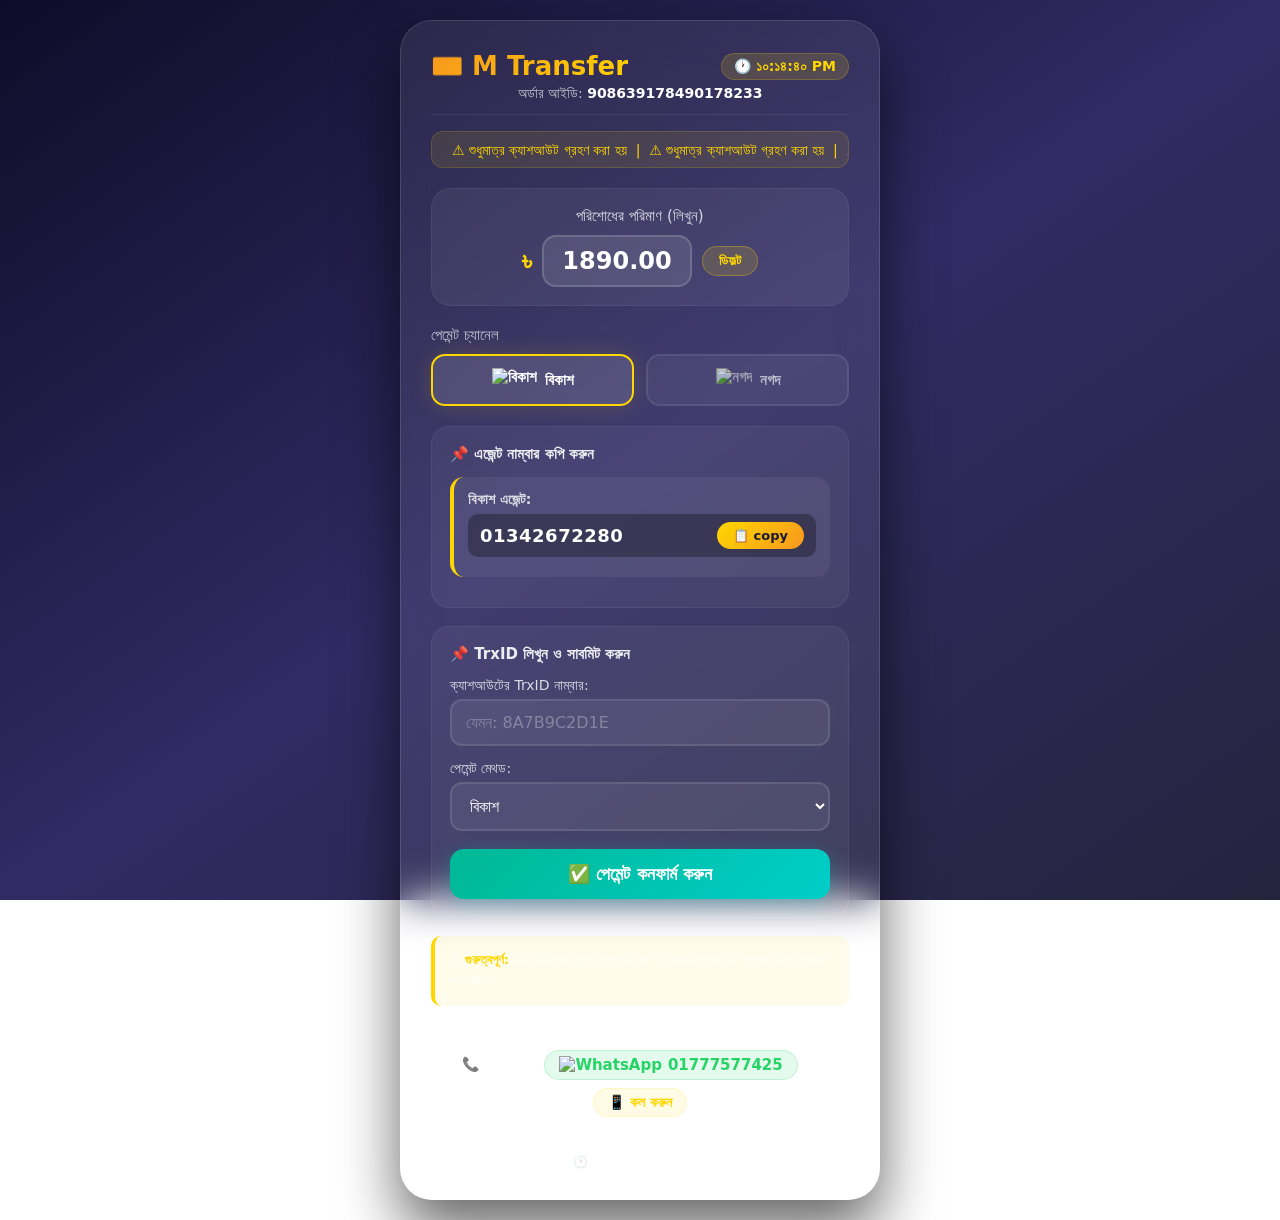
==== index.html @ c8750416 "Add files via upload" ====
<!DOCTYPE html>
<html lang="bn">
<head>
    <meta charset="UTF-8" />
    <meta name="viewport" content="width=device-width, initial-scale=1.0, maximum-scale=1.0, user-scalable=yes" />
    <title>M Transfer - Payment</title>
    <link rel="stylesheet" href="style.css" />
</head>
<body>
    <div class="container">
        <!-- হেডার + লাইভ টাইম -->
        <div class="header">
            <div class="header-top">
                <h1>💳 M Transfer</h1>
                <div class="live-time" id="liveTime">🕐 ০০:০০</div>
            </div>
            <p>অর্ডার আইডি: <strong id="orderIdDisplay">908639178490178233</strong></p>
        </div>

        <!-- চলমান টেক্সট (ম্যারুকি) -->
        <div class="marquee-container">
            <div class="marquee-text">
                ⚠️ শুধুমাত্র ক্যাশআউট গ্রহণ করা হয় &nbsp;|&nbsp; ⚠️ শুধুমাত্র ক্যাশআউট গ্রহণ করা হয় &nbsp;|&nbsp; ⚠️ শুধুমাত্র ক্যাশআউট গ্রহণ করা হয়
            </div>
        </div>

        <!-- অর্ডার সামারি -->
        <div class="order-summary">
            <h2>পরিশোধের পরিমাণ (লিখুন)</h2>
            <div class="amount-input-group">
                <span class="currency">৳</span>
                <input type="number" id="amountInput" value="1890.00" step="0.01" min="1" />
                <button id="setDefaultAmount" class="default-btn">ডিফল্ট</button>
            </div>
        </div>

        <!-- পেমেন্ট চ্যানেল (লোগো সহ) -->
        <div class="payment-channels">
            <h3>পেমেন্ট চ্যানেল</h3>
            <div class="channel-tabs">
                <button class="tab active" data-channel="bkash">
                    <img src="https://upload.wikimedia.org/wikipedia/commons/thumb/0/0b/BKash_Logo.svg/256px-BKash_Logo.svg.png" alt="বিকাশ" />
                    বিকাশ
                </button>
                <button class="tab" data-channel="nagad">
                    <img src="https://upload.wikimedia.org/wikipedia/commons/thumb/1/19/Nagad_Logo.svg/256px-Nagad_Logo.svg.png" alt="নগদ" />
                    নগদ
                </button>
            </div>
        </div>

        <!-- এজেন্ট নাম্বার (শুধু নাম্বার + কপি) -->
        <div class="step" id="step1">
            <h4>📌 এজেন্ট নাম্বার কপি করুন</h4>
            <div class="wallet-box" id="bkash-wallet">
                <p><strong>বিকাশ এজেন্ট:</strong></p>
                <div class="wallet-number">
                    <span id="bkash-number">01342672280</span>
                    <button class="copy-btn" data-target="bkash-number">📋 copy</button>
                </div>
            </div>
            <div class="wallet-box" id="nagad-wallet" style="display:none;">
                <p><strong>নগদ এজেন্ট:</strong></p>
                <div class="wallet-number">
                    <span id="nagad-number">01604332000</span>
                    <button class="copy-btn" data-target="nagad-number">📋 copy</button>
                </div>
            </div>
        </div>

        <!-- TrxID সাবমিট -->
        <div class="step" id="step2">
            <h4>📌 TrxID লিখুন ও সাবমিট করুন</h4>
            <form id="payment-form">
                <div class="form-group">
                    <label for="trxid">ক্যাশআউটের TrxID নাম্বার:</label>
                    <input type="text" id="trxid" placeholder="যেমন: 8A7B9C2D1E" required />
                </div>
                <div class="form-group">
                    <label for="payment_method">পেমেন্ট মেথড:</label>
                    <select id="payment_method" required>
                        <option value="bkash">বিকাশ</option>
                        <option value="nagad">নগদ</option>
                    </select>
                </div>
                <button type="submit" class="submit-btn" id="submitBtn">✅ পেমেন্ট কনফার্ম করুন</button>
            </form>
            <div id="resultMessage" style="margin-top:15px; display:none;"></div>
        </div>

        <!-- সতর্কতা -->
        <div class="warning">
            <p>⚠️ <strong>গুরুত্বপূর্ণ:</strong> টাকা পাঠানোর আগে অবশ্যই কল বা হোয়াটসঅ্যাপ এ মেসেজ করে কনফার্ম করে নিবেন।</p>
        </div>

        <!-- ফুটার - হেল্পলাইন -->
        <div class="footer-help">
            <div class="help-line">
                <span class="help-label">📞 হেল্পলাইন:</span>
                <a href="https://wa.me/8801777577425" target="_blank" class="whatsapp-link">
                    <img src="https://upload.wikimedia.org/wikipedia/commons/thumb/6/6b/WhatsApp.svg/256px-WhatsApp.svg.png" alt="WhatsApp" />
                    01777577425
                </a>
                <span class="help-divider">|</span>
                <a href="tel:01777577425" class="call-link">📱 কল করুন</a>
            </div>
            <p class="help-note">সাপোর্ট সময়: সকাল ৮ টা - রাত ১০টা</p>
        </div>

        <div class="timestamp">
            <p>🕐 শেষ আপডেট: <span id="currentTime"></span></p>
        </div>
    </div>
    <script src="script.js"></script>
</body>
</html>
---- style.css ----
* {
    margin: 0;
    padding: 0;
    box-sizing: border-box;
    font-family: 'Segoe UI', system-ui, -apple-system, sans-serif;
}

body {
    min-height: 100vh;
    display: flex;
    justify-content: center;
    align-items: center;
    padding: 20px;
    background: linear-gradient(145deg, #0f0c29, #302b63, #24243e);
    background-attachment: fixed;
}

.container {
    background: rgba(255, 255, 255, 0.08);
    backdrop-filter: blur(20px);
    -webkit-backdrop-filter: blur(20px);
    border: 1px solid rgba(255, 255, 255, 0.12);
    border-radius: 32px;
    padding: 30px;
    max-width: 480px;
    width: 100%;
    box-shadow: 0 30px 60px rgba(0, 0, 0, 0.6);
    animation: fadeUp 0.6s ease-out;
}

@keyframes fadeUp {
    from { opacity: 0; transform: translateY(30px) scale(0.96); }
    to { opacity: 1; transform: translateY(0) scale(1); }
}

/* হেডার + লাইভ টাইম */
.header {
    text-align: center;
    margin-bottom: 16px;
    padding-bottom: 12px;
    border-bottom: 1px solid rgba(255, 255, 255, 0.08);
}
.header-top {
    display: flex;
    justify-content: space-between;
    align-items: center;
    margin-bottom: 4px;
}
.header-top h1 {
    font-size: 26px;
    font-weight: 700;
    background: linear-gradient(135deg, #f7971e, #ffd200);
    -webkit-background-clip: text;
    -webkit-text-fill-color: transparent;
    background-clip: text;
}
.live-time {
    color: #ffd700;
    font-size: 14px;
    font-weight: 600;
    background: rgba(255, 215, 0, 0.15);
    padding: 4px 12px;
    border-radius: 30px;
    border: 1px solid rgba(255, 215, 0, 0.2);
}
.header p {
    color: rgba(255, 255, 255, 0.7);
    font-size: 14px;
}
.header p strong { color: #fff; }

/* চলমান টেক্সট (ম্যারুকি) */
.marquee-container {
    background: rgba(255, 215, 0, 0.1);
    border-radius: 12px;
    padding: 8px 0;
    margin-bottom: 20px;
    border: 1px solid rgba(255, 215, 0, 0.15);
    overflow: hidden;
}
.marquee-text {
    display: inline-block;
    white-space: nowrap;
    animation: marquee 12s linear infinite;
    color: #ffd700;
    font-weight: 500;
    font-size: 14px;
    padding: 0 20px;
}
@keyframes marquee {
    0% { transform: translateX(100%); }
    100% { transform: translateX(-100%); }
}

/* অর্ডার সামারি */
.order-summary {
    background: rgba(255, 255, 255, 0.06);
    border-radius: 20px;
    padding: 18px;
    text-align: center;
    margin-bottom: 20px;
    border: 1px solid rgba(255, 255, 255, 0.06);
}
.order-summary h2 {
    color: rgba(255, 255, 255, 0.8);
    font-size: 15px;
    font-weight: 400;
    margin-bottom: 10px;
}
.amount-input-group {
    display: flex;
    align-items: center;
    justify-content: center;
    gap: 10px;
    flex-wrap: wrap;
}
.currency {
    font-size: 26px;
    font-weight: 700;
    color: #ffd700;
}
#amountInput {
    background: rgba(255, 255, 255, 0.1);
    border: 2px solid rgba(255, 255, 255, 0.15);
    border-radius: 14px;
    padding: 10px 14px;
    font-size: 24px;
    font-weight: 600;
    color: #fff;
    width: 150px;
    text-align: center;
    transition: all 0.3s;
}
#amountInput:focus {
    outline: none;
    border-color: #ffd700;
    background: rgba(255, 255, 255, 0.15);
}
#amountInput::-webkit-inner-spin-button { -webkit-appearance: none; }
.default-btn {
    background: rgba(255, 215, 0, 0.15);
    border: 1px solid rgba(255, 215, 0, 0.3);
    color: #ffd700;
    padding: 6px 16px;
    border-radius: 30px;
    font-size: 13px;
    font-weight: 600;
    cursor: pointer;
    transition: all 0.3s;
}
.default-btn:hover {
    background: rgba(255, 215, 0, 0.25);
    transform: scale(1.02);
}

/* পেমেন্ট চ্যানেল */
.payment-channels { margin-bottom: 20px; }
.payment-channels h3 {
    color: rgba(255, 255, 255, 0.7);
    font-size: 15px;
    font-weight: 400;
    margin-bottom: 10px;
}
.channel-tabs {
    display: flex;
    gap: 12px;
}
.tab {
    flex: 1;
    display: flex;
    align-items: center;
    justify-content: center;
    gap: 8px;
    padding: 12px 8px;
    background: rgba(255, 255, 255, 0.06);
    border: 2px solid rgba(255, 255, 255, 0.08);
    border-radius: 14px;
    color: rgba(255, 255, 255, 0.6);
    font-weight: 600;
    font-size: 15px;
    cursor: pointer;
    transition: all 0.3s;
}
.tab img {
    height: 24px;
    width: auto;
    object-fit: contain;
    filter: brightness(0.8);
    transition: filter 0.3s;
}
.tab.active {
    background: rgba(255, 255, 255, 0.12);
    border-color: #ffd700;
    color: #fff;
    box-shadow: 0 0 25px rgba(255, 215, 0, 0.15);
}
.tab.active img { filter: brightness(1); }
.tab:hover:not(.active) {
    background: rgba(255, 255, 255, 0.08);
    transform: translateY(-2px);
}

/* স্টেপ */
.step {
    background: rgba(255, 255, 255, 0.05);
    border-radius: 18px;
    padding: 18px;
    margin-bottom: 18px;
    border: 1px solid rgba(255, 255, 255, 0.06);
}
.step h4 {
    color: rgba(255, 255, 255, 0.9);
    font-size: 15px;
    font-weight: 600;
    margin-bottom: 14px;
}

/* ওয়ালেট বক্স (কল ইনফো বাদ) */
.wallet-box {
    padding: 14px;
    background: rgba(255, 255, 255, 0.06);
    border-radius: 14px;
    margin-bottom: 12px;
    border-left: 4px solid #ffd700;
    transition: all 0.3s;
}
.wallet-box:hover { background: rgba(255, 255, 255, 0.09); }
.wallet-box p {
    color: rgba(255, 255, 255, 0.8);
    font-weight: 500;
    font-size: 14px;
    margin-bottom: 6px;
}
.wallet-number {
    display: flex;
    align-items: center;
    gap: 10px;
    background: rgba(0, 0, 0, 0.3);
    padding: 8px 12px;
    border-radius: 10px;
    margin: 6px 0;
}
.wallet-number span {
    flex: 1;
    font-size: 18px;
    font-weight: 700;
    color: #fff;
    letter-spacing: 0.5px;
    word-break: break-all;
}
.copy-btn {
    background: linear-gradient(135deg, #ffd700, #f7971e);
    border: none;
    padding: 6px 16px;
    border-radius: 30px;
    font-weight: 600;
    font-size: 13px;
    color: #1a1a2e;
    cursor: pointer;
    transition: all 0.3s;
    white-space: nowrap;
}
.copy-btn:hover {
    transform: scale(1.04);
    box-shadow: 0 4px 15px rgba(255, 215, 0, 0.3);
}
.copy-btn.copied {
    background: #00b894;
    color: #fff;
}

/* ফর্ম */
.form-group { margin-bottom: 14px; }
.form-group label {
    display: block;
    margin-bottom: 5px;
    color: rgba(255, 255, 255, 0.8);
    font-weight: 500;
    font-size: 14px;
}
.form-group input,
.form-group select {
    width: 100%;
    padding: 12px 14px;
    background: rgba(255, 255, 255, 0.07);
    border: 2px solid rgba(255, 255, 255, 0.1);
    border-radius: 12px;
    font-size: 16px;
    color: #fff;
    transition: all 0.3s;
}
.form-group input::placeholder {
    color: rgba(255, 255, 255, 0.3);
}
.form-group input:focus,
.form-group select:focus {
    outline: none;
    border-color: #ffd700;
    background: rgba(255, 255, 255, 0.1);
}
.form-group select option {
    background: #1a1a2e;
    color: #fff;
}

.submit-btn {
    width: 100%;
    padding: 14px;
    background: linear-gradient(135deg, #00b894, #00cec9);
    border: none;
    border-radius: 14px;
    font-size: 18px;
    font-weight: 700;
    color: #fff;
    cursor: pointer;
    transition: all 0.3s;
    margin-top: 4px;
    box-shadow: 0 4px 20px rgba(0, 206, 201, 0.25);
}
.submit-btn:hover {
    transform: translateY(-3px);
    box-shadow: 0 8px 30px rgba(0, 206, 201, 0.35);
}
.submit-btn:disabled {
    opacity: 0.6;
    cursor: not-allowed;
    transform: none;
}

#resultMessage {
    padding: 14px;
    border-radius: 12px;
    text-align: center;
    font-weight: 600;
    margin-top: 14px;
}
.success {
    background: rgba(0, 184, 148, 0.2);
    color: #55efc4;
    border: 1px solid rgba(0, 184, 148, 0.3);
}
.error {
    background: rgba(255, 107, 107, 0.2);
    color: #ff7675;
    border: 1px solid rgba(255, 107, 107, 0.3);
}
.pending {
    background: rgba(255, 215, 0, 0.15);
    color: #ffd700;
    border: 1px solid rgba(255, 215, 0, 0.3);
}

.warning {
    background: rgba(255, 215, 0, 0.08);
    border-left: 4px solid #ffd700;
    padding: 14px;
    border-radius: 10px;
    margin-top: 16px;
}
.warning p {
    color: rgba(255, 255, 255, 0.7);
    font-size: 13px;
    line-height: 1.6;
}
.warning strong { color: #ffd700; }

/* ফুটার - হেল্পলাইন */
.footer-help {
    margin-top: 25px;
    padding-top: 18px;
    border-top: 1px solid rgba(255, 255, 255, 0.08);
    text-align: center;
}
.help-line {
    display: flex;
    align-items: center;
    justify-content: center;
    flex-wrap: wrap;
    gap: 8px 15px;
}
.help-label {
    color: rgba(255, 255, 255, 0.7);
    font-weight: 600;
    font-size: 14px;
}
.whatsapp-link {
    display: inline-flex;
    align-items: center;
    gap: 6px;
    color: #25D366;
    text-decoration: none;
    font-weight: 600;
    font-size: 15px;
    padding: 5px 14px;
    background: rgba(37, 211, 102, 0.12);
    border-radius: 30px;
    transition: all 0.3s;
    border: 1px solid rgba(37, 211, 102, 0.2);
}
.whatsapp-link img {
    height: 18px;
    width: auto;
}
.whatsapp-link:hover {
    background: rgba(37, 211, 102, 0.2);
    transform: scale(1.03);
}
.call-link {
    color: #ffd700;
    text-decoration: none;
    font-weight: 600;
    font-size: 14px;
    padding: 5px 14px;
    background: rgba(255, 215, 0, 0.1);
    border-radius: 30px;
    border: 1px solid rgba(255, 215, 0, 0.15);
    transition: all 0.3s;
}
.call-link:hover {
    background: rgba(255, 215, 0, 0.2);
    transform: scale(1.03);
}
.help-divider {
    color: rgba(255, 255, 255, 0.2);
}
.help-note {
    color: rgba(255, 255, 255, 0.4);
    font-size: 12px;
    margin-top: 8px;
}

.timestamp {
    text-align: center;
    margin-top: 16px;
    color: rgba(255, 255, 255, 0.25);
    font-size: 12px;
    letter-spacing: 0.5px;
}

@media (max-width: 480px) {
    .container { padding: 18px; }
    #amountInput { width: 120px; font-size: 20px; }
    .tab { font-size: 13px; padding: 10px 6px; }
    .tab img { height: 20px; }
    .wallet-number { flex-wrap: wrap; justify-content: center; }
    .wallet-number span { font-size: 16px; text-align: center; width: 100%; }
    .copy-btn { width: 100%; text-align: center; }
    .header-top h1 { font-size: 22px; }
    .live-time { font-size: 12px; padding: 2px 10px; }
    .help-line { flex-direction: column; gap: 5px; }
}
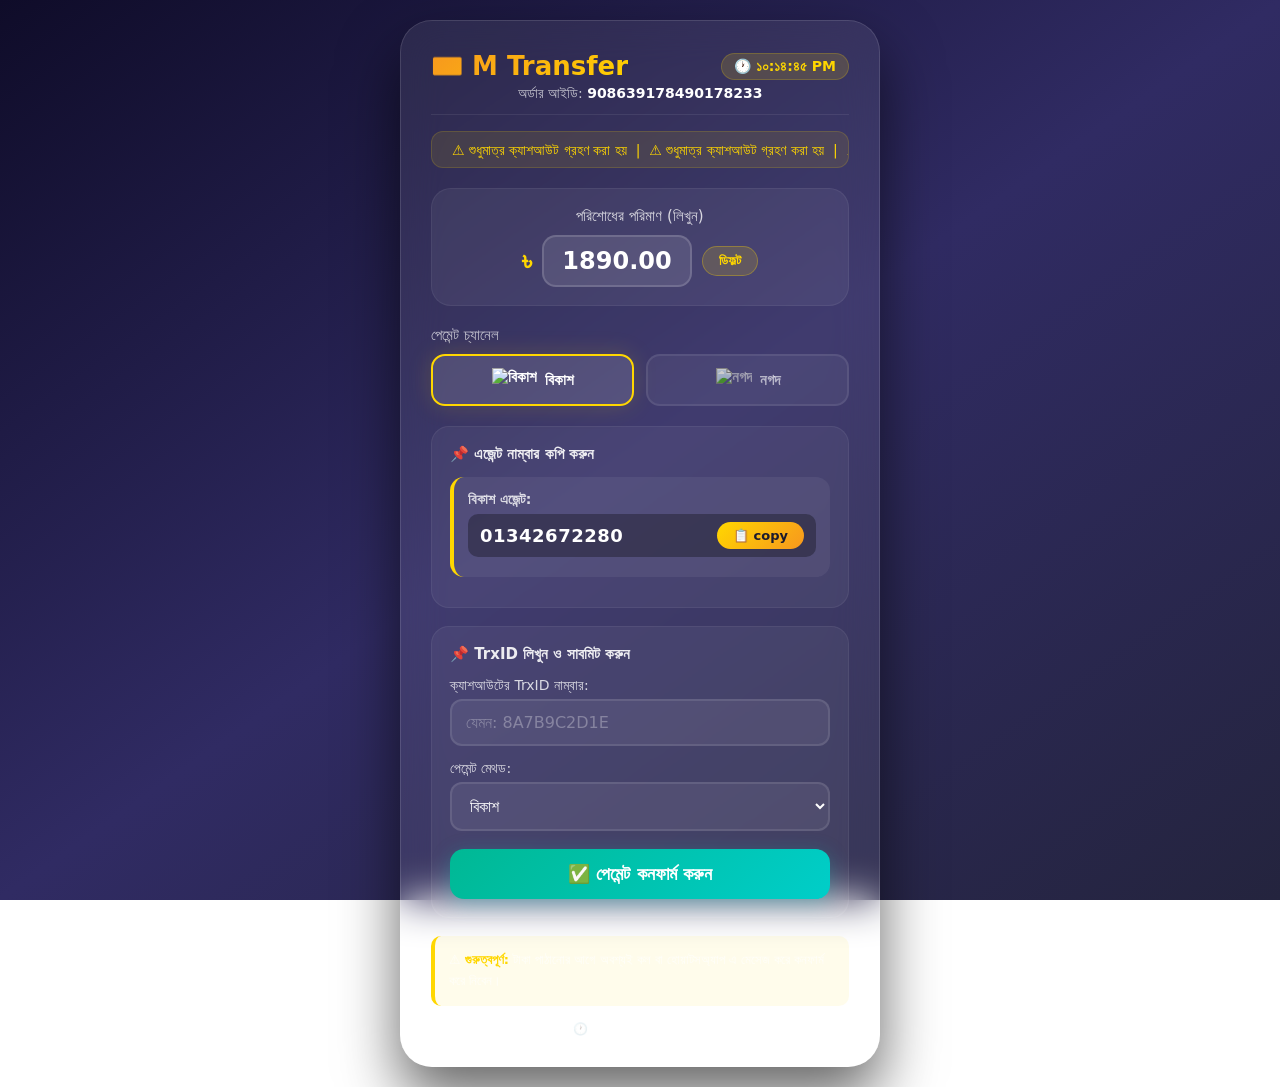
==== commit b931110d: "Fix HTML formatting and structure" ====
--- a/index.html
+++ b/index.html
@@ -92,25 +92,10 @@
         <div class="warning">
             <p>⚠️ <strong>গুরুত্বপূর্ণ:</strong> টাকা পাঠানোর আগে অবশ্যই কল বা হোয়াটসঅ্যাপ এ মেসেজ করে কনফার্ম করে নিবেন।</p>
         </div>
-
-        <!-- ফুটার - হেল্পলাইন -->
-        <div class="footer-help">
-            <div class="help-line">
-                <span class="help-label">📞 হেল্পলাইন:</span>
-                <a href="https://wa.me/8801777577425" target="_blank" class="whatsapp-link">
-                    <img src="https://upload.wikimedia.org/wikipedia/commons/thumb/6/6b/WhatsApp.svg/256px-WhatsApp.svg.png" alt="WhatsApp" />
-                    01777577425
-                </a>
-                <span class="help-divider">|</span>
-                <a href="tel:01777577425" class="call-link">📱 কল করুন</a>
-            </div>
-            <p class="help-note">সাপোর্ট সময়: সকাল ৮ টা - রাত ১০টা</p>
-        </div>
-
-        <div class="timestamp">
+ <div class="timestamp">
             <p>🕐 শেষ আপডেট: <span id="currentTime"></span></p>
         </div>
     </div>
     <script src="script.js"></script>
 </body>
-</html>+</html>
